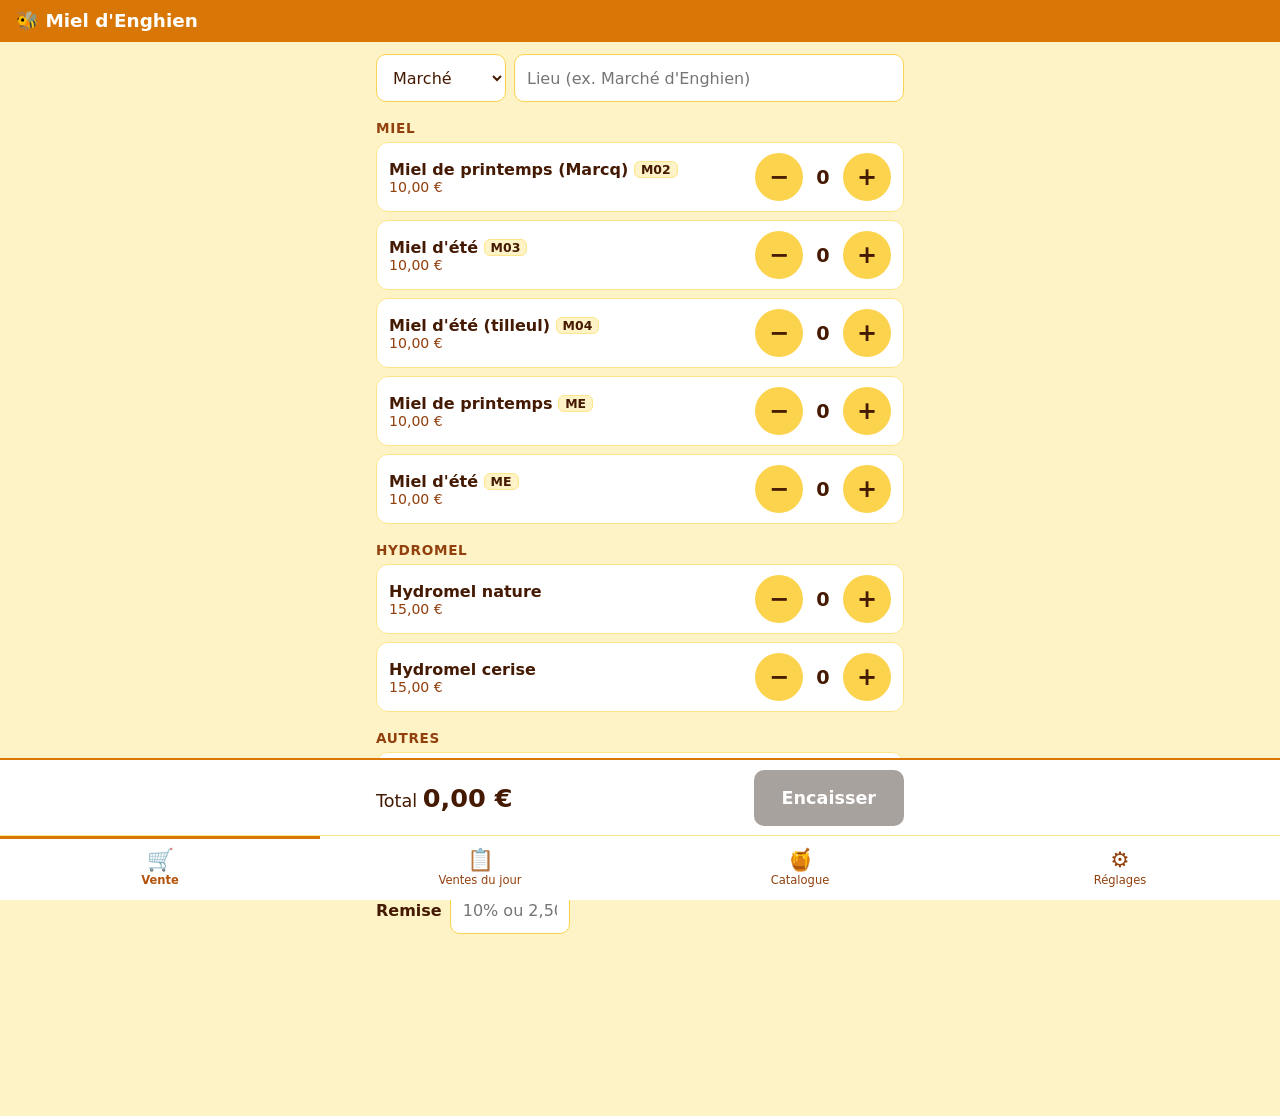
==== index.html @ 1259105f "Lot 1 : PWA de caisse (panier, QR de virement corrigé, liquide, catalogue) - QR EPC069-12 : libellé " ====
<!DOCTYPE html>
<html lang="fr">
<head>
  <meta charset="UTF-8">
  <meta name="viewport" content="width=device-width, initial-scale=1, viewport-fit=cover">
  <meta name="theme-color" content="#d97706">
  <title>Miel d'Enghien</title>
  <link rel="manifest" href="manifest.webmanifest">
  <link rel="icon" href="icons/icon-192.png">
  <link rel="apple-touch-icon" href="icons/icon-192.png">
  <link rel="stylesheet" href="css/app.css">
</head>
<body>
  <header class="entete">
    <h1>🐝 Miel d'Enghien</h1>
  </header>
  <div id="maj" class="maj" hidden>
    Mise à jour disponible <button type="button">Recharger</button>
  </div>

  <main id="vue"><p class="vide">Chargement…</p></main>

  <nav id="onglets" class="onglets">
    <button type="button" data-onglet="vente"><span>🛒</span>Vente</button>
    <button type="button" data-onglet="ventes"><span>📋</span>Ventes du jour</button>
    <button type="button" data-onglet="catalogue"><span>🍯</span>Catalogue</button>
    <button type="button" data-onglet="reglages"><span>⚙️</span>Réglages</button>
  </nav>

  <div id="toast" class="toast" role="status" aria-live="polite"></div>

  <script src="vendor/qrcode.js"></script>
  <script type="module" src="js/app.js"></script>
</body>
</html>
---- css/app.css ----
:root {
  --miel: #d97706;
  --miel-fonce: #b45309;
  --fond: #fef3c7;
  --carte: #ffffff;
  --texte: #451a03;
  --texte-doux: #92400e;
  --bord: #fde68a;
  --vert: #15803d;
  --bleu: #1d4ed8;
  --rouge: #b91c1c;
  --hauteur-onglets: 64px;
}

* { box-sizing: border-box; }

html { -webkit-text-size-adjust: 100%; }

body {
  margin: 0;
  font-family: system-ui, 'Segoe UI', Roboto, sans-serif;
  font-size: 16px;
  background: var(--fond);
  color: var(--texte);
  -webkit-tap-highlight-color: transparent;
  overscroll-behavior-y: contain;
}

button, input, select { font: inherit; color: inherit; }
button { cursor: pointer; touch-action: manipulation; }

.entete {
  position: sticky; top: 0; z-index: 5;
  background: var(--miel); color: #fff;
  padding: calc(10px + env(safe-area-inset-top)) 16px 10px;
}
.entete h1 { margin: 0; font-size: 1.15rem; }

.maj {
  background: var(--texte); color: #fff;
  padding: 10px 16px; display: flex; justify-content: space-between; align-items: center;
}
.maj[hidden] { display: none; }
.maj button { background: #fff; color: var(--texte); border: 0; border-radius: 6px; padding: 8px 12px; font-weight: 600; }

main {
  max-width: 560px; margin: 0 auto;
  padding: 12px 16px calc(var(--hauteur-onglets) + 110px + env(safe-area-inset-bottom));
}

h2 { font-size: 0.85rem; text-transform: uppercase; letter-spacing: 0.05em; color: var(--texte-doux); margin: 18px 0 6px; }

/* ---------- Onglets ---------- */
.onglets {
  position: fixed; left: 0; right: 0; bottom: 0; z-index: 6;
  display: flex; background: var(--carte); border-top: 1px solid var(--bord);
  padding-bottom: env(safe-area-inset-bottom);
}
.onglets button {
  flex: 1; height: var(--hauteur-onglets);
  background: none; border: 0; font-size: 0.72rem; color: var(--texte-doux);
  display: flex; flex-direction: column; align-items: center; justify-content: center; gap: 2px;
}
.onglets button span { font-size: 1.35rem; line-height: 1; }
.onglets button.actif { color: var(--miel-fonce); font-weight: 700; box-shadow: inset 0 3px 0 var(--miel); }
body.en-paiement .onglets { display: none; }
body.en-paiement main { padding-bottom: 24px; }

/* ---------- Lignes ---------- */
.ligne {
  display: flex; align-items: center; gap: 12px;
  background: var(--carte); border: 1px solid var(--bord); border-radius: 12px;
  padding: 10px 12px; margin-bottom: 8px;
}
.ligne.choisie { border-color: var(--miel); box-shadow: inset 4px 0 0 var(--miel); }
.ligne-info { flex: 1; min-width: 0; }
.ligne-nom { font-weight: 600; }
.ligne-prix { font-size: 0.88rem; color: var(--texte-doux); }
.lot { display: inline-block; background: var(--fond); border: 1px solid var(--bord); border-radius: 6px; padding: 0 6px; font-size: 0.78rem; font-weight: 700; vertical-align: 1px; }

.quantite { display: flex; align-items: center; gap: 6px; }
.btn-qte {
  width: 48px; height: 48px; border-radius: 50%; border: 0;
  background: #fcd34d; font-size: 1.5rem; font-weight: 700; line-height: 1;
}
.btn-qte:active { background: var(--miel); color: #fff; }
.qte { min-width: 28px; text-align: center; font-size: 1.2rem; font-weight: 700; font-variant-numeric: tabular-nums; }

.ligne-saisie { display: flex; align-items: center; gap: 8px; margin-bottom: 8px; }
.ligne-saisie label { font-weight: 600; }

input[type="text"], select {
  flex: 1; min-width: 0; height: 48px; padding: 0 12px;
  background: var(--carte); border: 1px solid #fcd34d; border-radius: 10px;
}
input.court { flex: 0 0 120px; }
input:focus, select:focus, button:focus-visible { outline: 3px solid var(--miel); outline-offset: 1px; }

.contexte { display: flex; gap: 8px; margin-bottom: 4px; }
.contexte select { flex: 0 0 130px; }

/* ---------- Boutons ---------- */
.btn-principal, .btn-liquide, .btn-secondaire, .btn-danger {
  min-height: 48px; padding: 0 18px; border: 0; border-radius: 10px; font-weight: 700;
}
.btn-principal { background: var(--vert); color: #fff; }
.btn-principal:disabled { background: #a8a29e; }
.btn-liquide { background: var(--bleu); color: #fff; }
.btn-secondaire { background: var(--carte); border: 1px solid #fcd34d; }
.btn-danger { background: none; color: var(--rouge); border: 1px solid var(--rouge); width: 100%; margin-top: 20px; }
.btn-discret { background: none; border: 0; min-height: 48px; padding: 0 10px; color: var(--miel-fonce); font-weight: 600; text-decoration: underline; }
.large { display: block; width: 100%; min-height: 56px; margin: 10px 0; font-size: 1.1rem; }
.barre { display: flex; gap: 8px; flex-wrap: wrap; margin: 10px 0; }
.barre > * { flex: 1; }

/* ---------- Pied de l'écran de vente ---------- */
.pied {
  position: fixed; left: 0; right: 0; z-index: 4;
  bottom: calc(var(--hauteur-onglets) + env(safe-area-inset-bottom));
  background: var(--carte); border-top: 2px solid var(--miel);
  padding: 10px 16px;
}
.pied-ligne { display: flex; align-items: center; justify-content: space-between; gap: 12px; max-width: 528px; margin: 0 auto; }
.pied-detail { max-width: 528px; margin: 0 auto 4px; font-size: 0.85rem; color: var(--texte-doux); }
.total { font-size: 1.1rem; }
.total strong { font-size: 1.6rem; font-variant-numeric: tabular-nums; }
.pied .btn-principal { min-height: 56px; padding: 0 28px; font-size: 1.1rem; }

/* ---------- Paiement ---------- */
.paiement-entete { display: flex; justify-content: space-between; align-items: center; }
.numero { font-size: 0.9rem; color: var(--texte-doux); }
.montant-geant { font-size: 3rem; font-weight: 800; text-align: center; margin: 8px 0 12px; font-variant-numeric: tabular-nums; }
.centre { text-align: center; }
.qr-cadre { background: #fff; border-radius: 12px; padding: 4px; margin: 0 auto; width: min(100%, 340px); }
.qr-cadre canvas { display: block; width: 100%; height: auto; image-rendering: pixelated; }
.rendu { text-align: center; font-size: 1.6rem; font-weight: 800; min-height: 2.2rem; margin: 8px 0; }
.paiement > .btn-discret { display: block; margin: 0 auto; }

.planb { background: var(--carte); border: 1px solid var(--bord); border-radius: 12px; padding: 4px 12px; margin: 8px 0; }
.planb-champ { display: flex; justify-content: space-between; align-items: center; gap: 10px; padding: 10px 0; border-bottom: 1px solid var(--fond); }
.planb-champ:last-child { border-bottom: 0; }
.planb-titre { font-size: 0.78rem; text-transform: uppercase; color: var(--texte-doux); }
.planb-valeur { font-size: 1.3rem; font-weight: 700; word-break: break-word; }

.recap { background: var(--carte); border: 1px solid var(--bord); border-radius: 12px; padding: 0 12px; margin: 8px 0; }
.recap summary { min-height: 48px; display: flex; align-items: center; justify-content: space-between; gap: 8px; cursor: pointer; }
.recap-ligne { display: flex; justify-content: space-between; gap: 12px; padding: 8px 0; border-top: 1px solid var(--fond); }
.recap .ligne { border: 0; padding: 8px 0; margin: 0; border-top: 1px solid var(--fond); border-radius: 0; }

/* ---------- Divers ---------- */
.tuiles { display: grid; grid-template-columns: 1fr 1fr; gap: 8px; }
.tuile { background: var(--carte); border: 1px solid var(--bord); border-radius: 12px; padding: 12px; text-align: center; font-size: 0.85rem; color: var(--texte-doux); }
.tuile-valeur { font-size: 1.4rem; font-weight: 800; color: var(--texte); }

.formulaire label { display: block; font-weight: 600; margin: 12px 0 0; }
.formulaire label input[type="text"], .formulaire label select { display: block; width: 100%; margin-top: 4px; font-weight: 400; }
.formulaire label.case { display: flex; align-items: center; gap: 10px; min-height: 48px; }
.formulaire input[type="checkbox"] { width: 24px; height: 24px; accent-color: var(--miel); }

.interrupteur { position: relative; flex: 0 0 52px; height: 32px; }
.interrupteur input { position: absolute; inset: 0; width: 100%; height: 100%; opacity: 0; margin: 0; cursor: pointer; }
.interrupteur span { position: absolute; inset: 0; background: #d6d3d1; border-radius: 16px; transition: background 0.15s; pointer-events: none; }
.interrupteur span::after { content: ''; position: absolute; top: 3px; left: 3px; width: 26px; height: 26px; background: #fff; border-radius: 50%; transition: transform 0.15s; }
.interrupteur input:checked + span { background: var(--vert); }
.interrupteur input:checked + span::after { transform: translateX(20px); }
.interrupteur input:focus-visible + span { outline: 3px solid var(--miel); outline-offset: 2px; }

.aide { font-size: 0.88rem; color: var(--texte-doux); }
.vide { text-align: center; color: var(--texte-doux); padding: 24px 0; }
.alerte { background: #fee2e2; color: var(--rouge); border-radius: 10px; padding: 12px; font-weight: 600; }

.toast {
  position: fixed; left: 16px; right: 16px; z-index: 10;
  bottom: calc(var(--hauteur-onglets) + 96px + env(safe-area-inset-bottom));
  max-width: 528px; margin: 0 auto; padding: 14px 16px; border-radius: 12px;
  background: var(--vert); color: #fff; font-weight: 600; text-align: center;
  opacity: 0; transform: translateY(12px); pointer-events: none; transition: opacity 0.2s, transform 0.2s;
}
.toast.visible { opacity: 1; transform: none; }
.toast.erreur { background: var(--rouge); }

@media (prefers-reduced-motion: reduce) { * { transition: none !important; } }
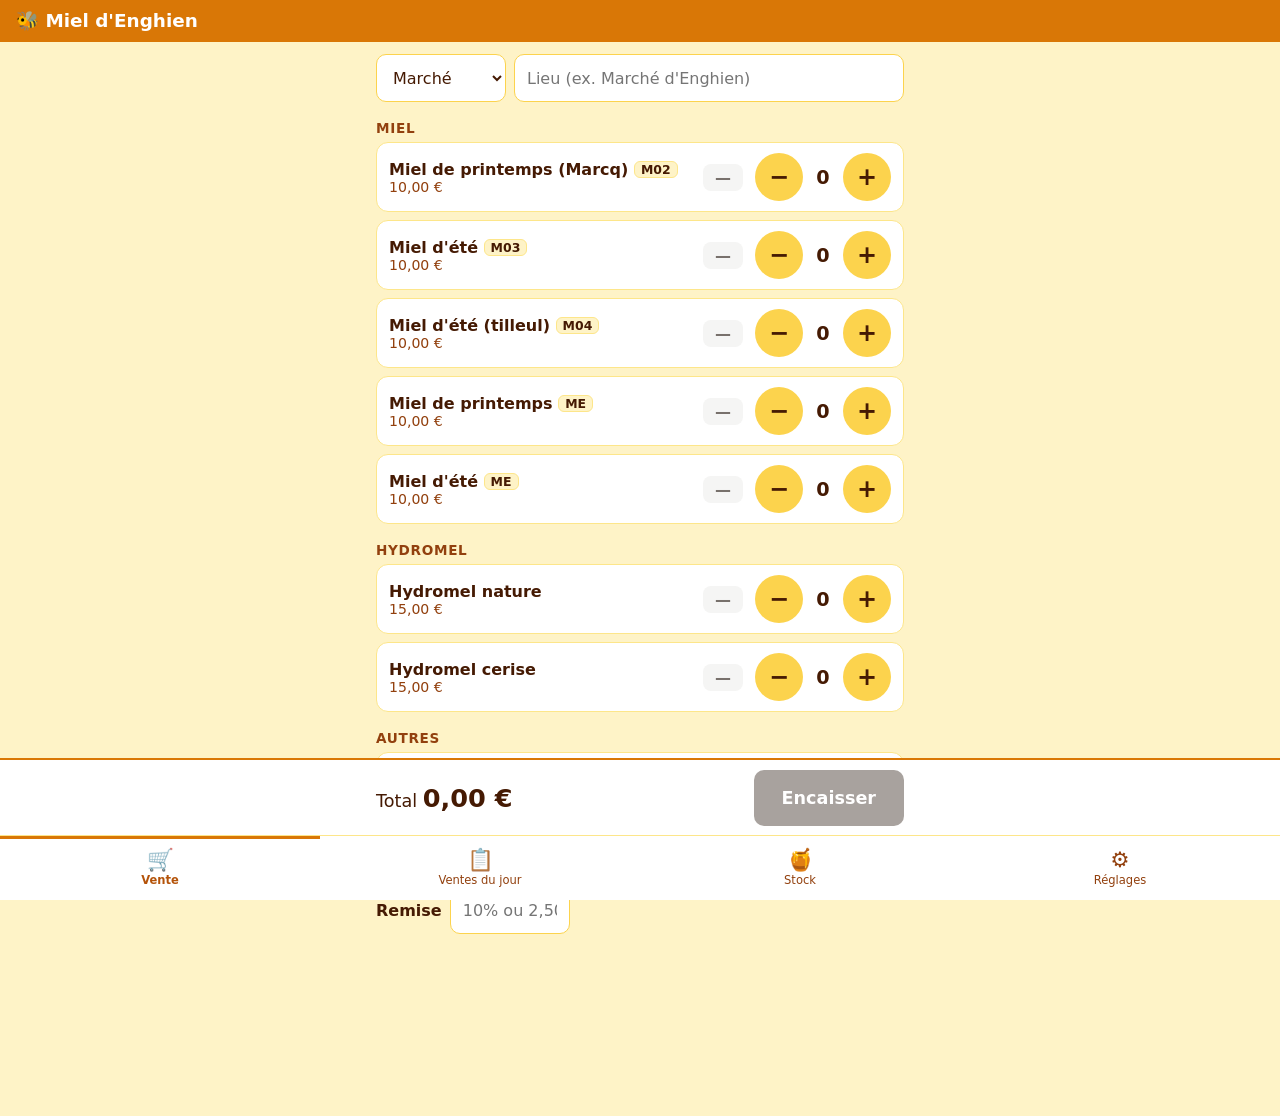
==== commit 958d13d3: "Lot 3 : stock par lot, inventaire et pots vides (v1.2.0) - Stock calculé depuis le journal de mouvem" ====
--- a/index.html
+++ b/index.html
@@ -13,6 +13,7 @@
 <body>
   <header class="entete">
     <h1>🐝 Miel d'Enghien</h1>
+    <button type="button" id="pastille" class="pastille" hidden aria-label="État de la synchronisation"></button>
   </header>
   <div id="maj" class="maj" hidden>
     Mise à jour disponible <button type="button">Recharger</button>
@@ -23,7 +24,7 @@
   <nav id="onglets" class="onglets">
     <button type="button" data-onglet="vente"><span>🛒</span>Vente</button>
     <button type="button" data-onglet="ventes"><span>📋</span>Ventes du jour</button>
-    <button type="button" data-onglet="catalogue"><span>🍯</span>Catalogue</button>
+    <button type="button" data-onglet="stock"><span>🍯</span>Stock</button>
     <button type="button" data-onglet="reglages"><span>⚙️</span>Réglages</button>
   </nav>
 
--- a/css/app.css
+++ b/css/app.css
@@ -34,7 +34,15 @@
   background: var(--miel); color: #fff;
   padding: calc(10px + env(safe-area-inset-top)) 16px 10px;
 }
+.entete { display: flex; align-items: center; justify-content: space-between; gap: 12px; }
 .entete h1 { margin: 0; font-size: 1.15rem; }
+.pastille {
+  min-width: 44px; min-height: 32px; padding: 0 10px; border: 0; border-radius: 16px;
+  background: rgba(255, 255, 255, 0.25); color: #fff; font-weight: 700; font-size: 0.95rem;
+}
+.pastille[hidden] { display: none; }
+.pastille.erreur { background: #fff; color: var(--rouge); }
+.sync-etat { background: var(--carte); border: 1px solid var(--bord); border-radius: 10px; padding: 10px 12px; }
 
 .maj {
   background: var(--texte); color: #fff;
@@ -78,6 +86,15 @@
 .ligne-prix { font-size: 0.88rem; color: var(--texte-doux); }
 .lot { display: inline-block; background: var(--fond); border: 1px solid var(--bord); border-radius: 6px; padding: 0 6px; font-size: 0.78rem; font-weight: 700; vertical-align: 1px; }
 
+.stock {
+  flex: 0 0 auto; min-width: 40px; padding: 4px 8px; border-radius: 8px; text-align: center;
+  font-weight: 800; font-variant-numeric: tabular-nums; background: #dcfce7; color: #166534;
+}
+.stock.bas { background: #ffedd5; color: #9a3412; }
+.stock.rupture { background: #fee2e2; color: var(--rouge); }
+.stock.inconnu { background: #f5f5f4; color: #78716c; }
+button.lien { background: none; border: 0; padding: 0; text-align: left; min-height: 48px; }
+
 .quantite { display: flex; align-items: center; gap: 6px; }
 .btn-qte {
   width: 48px; height: 48px; border-radius: 50%; border: 0;
@@ -108,6 +125,7 @@
 .btn-liquide { background: var(--bleu); color: #fff; }
 .btn-secondaire { background: var(--carte); border: 1px solid #fcd34d; }
 .btn-danger { background: none; color: var(--rouge); border: 1px solid var(--rouge); width: 100%; margin-top: 20px; }
+.btn-danger:disabled { color: #a8a29e; border-color: #a8a29e; }
 .btn-discret { background: none; border: 0; min-height: 48px; padding: 0 10px; color: var(--miel-fonce); font-weight: 600; text-decoration: underline; }
 .large { display: block; width: 100%; min-height: 56px; margin: 10px 0; font-size: 1.1rem; }
 .barre { display: flex; gap: 8px; flex-wrap: wrap; margin: 10px 0; }
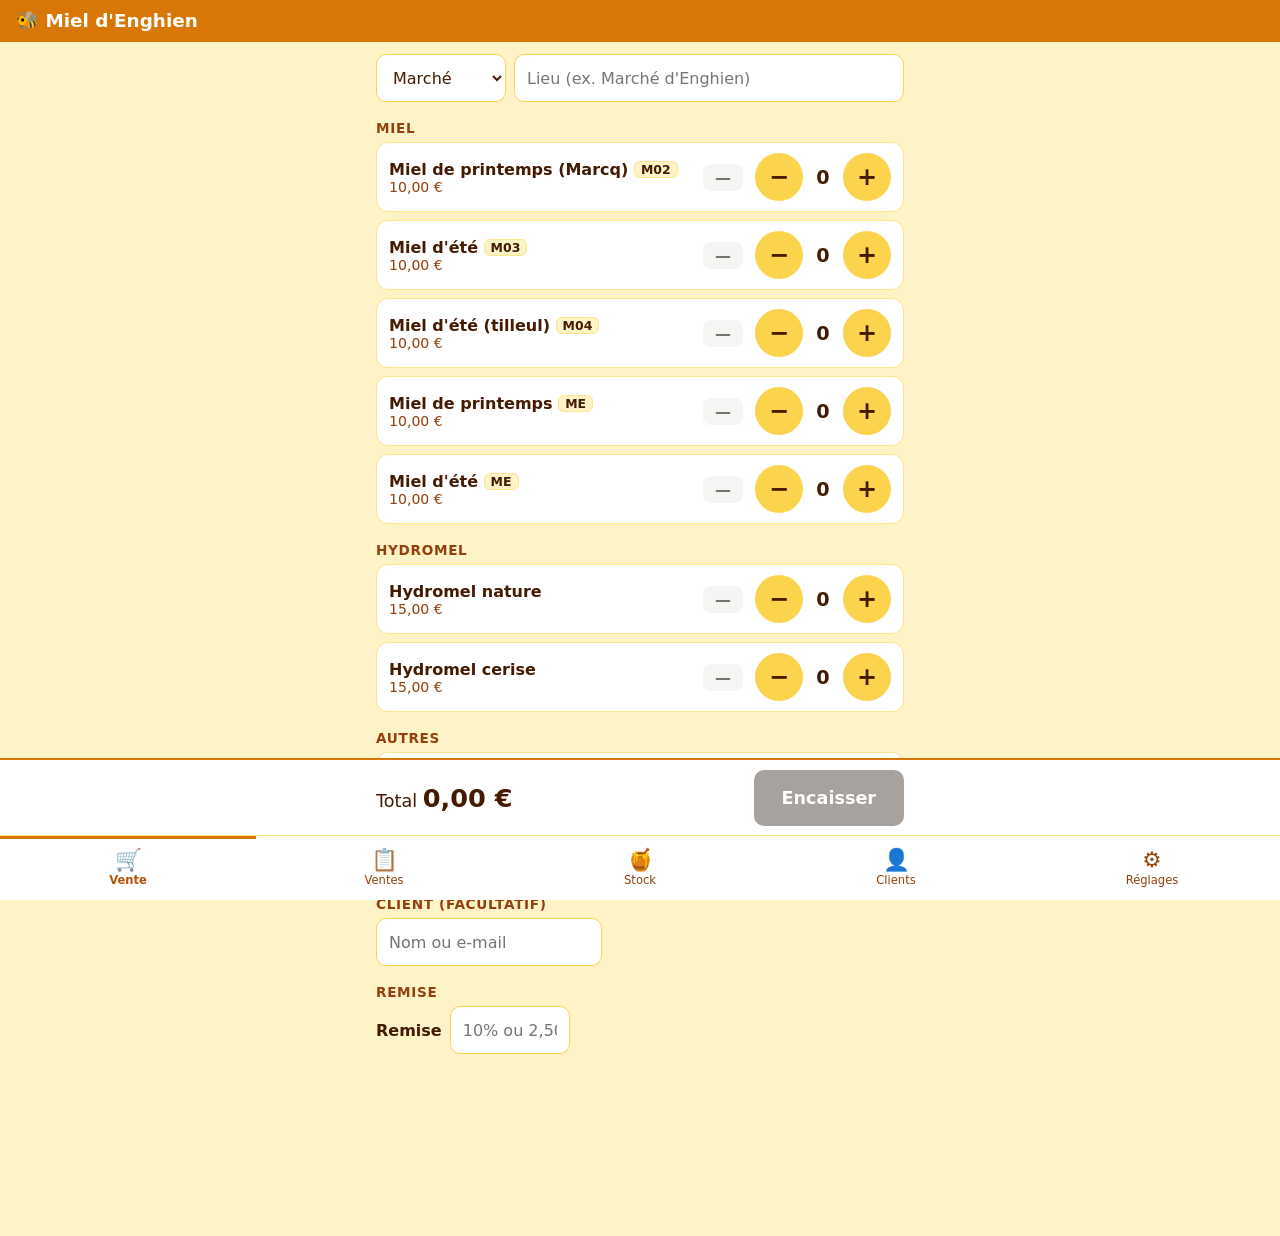
==== commit 90208e8e: "Lot 4 : clients et ticket de caisse par e-mail (v1.3.0) - Client facultatif sur la vente : recherche" ====
--- a/index.html
+++ b/index.html
@@ -23,8 +23,9 @@
 
   <nav id="onglets" class="onglets">
     <button type="button" data-onglet="vente"><span>🛒</span>Vente</button>
-    <button type="button" data-onglet="ventes"><span>📋</span>Ventes du jour</button>
+    <button type="button" data-onglet="ventes"><span>📋</span>Ventes</button>
     <button type="button" data-onglet="stock"><span>🍯</span>Stock</button>
+    <button type="button" data-onglet="clients"><span>👤</span>Clients</button>
     <button type="button" data-onglet="reglages"><span>⚙️</span>Réglages</button>
   </nav>
 
--- a/css/app.css
+++ b/css/app.css
@@ -65,7 +65,7 @@
   padding-bottom: env(safe-area-inset-bottom);
 }
 .onglets button {
-  flex: 1; height: var(--hauteur-onglets);
+  flex: 1; min-width: 0; padding: 0 2px; height: var(--hauteur-onglets);
   background: none; border: 0; font-size: 0.72rem; color: var(--texte-doux);
   display: flex; flex-direction: column; align-items: center; justify-content: center; gap: 2px;
 }
@@ -111,7 +111,21 @@
   background: var(--carte); border: 1px solid #fcd34d; border-radius: 10px;
 }
 input.court { flex: 0 0 120px; }
-input:focus, select:focus, button:focus-visible { outline: 3px solid var(--miel); outline-offset: 1px; }
+textarea {
+  display: block; width: 100%; margin-top: 4px; padding: 10px 12px; font: inherit; font-weight: 400; color: inherit;
+  background: var(--carte); border: 1px solid #fcd34d; border-radius: 10px; resize: vertical;
+}
+.resultat {
+  display: flex; flex-direction: column; align-items: flex-start; gap: 2px; width: 100%; min-height: 48px;
+  margin-top: 6px; padding: 8px 12px; text-align: left;
+  background: var(--carte); border: 1px solid var(--bord); border-radius: 10px;
+}
+.resultat span { font-size: 0.85rem; color: var(--texte-doux); }
+.resultat.creer { border-style: dashed; color: var(--miel-fonce); font-weight: 600; }
+button.lien-ligne { width: 100%; text-align: left; }
+.encadre { background: var(--carte); border: 1px solid var(--bord); border-radius: 12px; padding: 4px 12px 12px; }
+.case .aide { font-weight: 400; }
+textarea:focus, input:focus, select:focus, button:focus-visible { outline: 3px solid var(--miel); outline-offset: 1px; }
 
 .contexte { display: flex; gap: 8px; margin-bottom: 4px; }
 .contexte select { flex: 0 0 130px; }
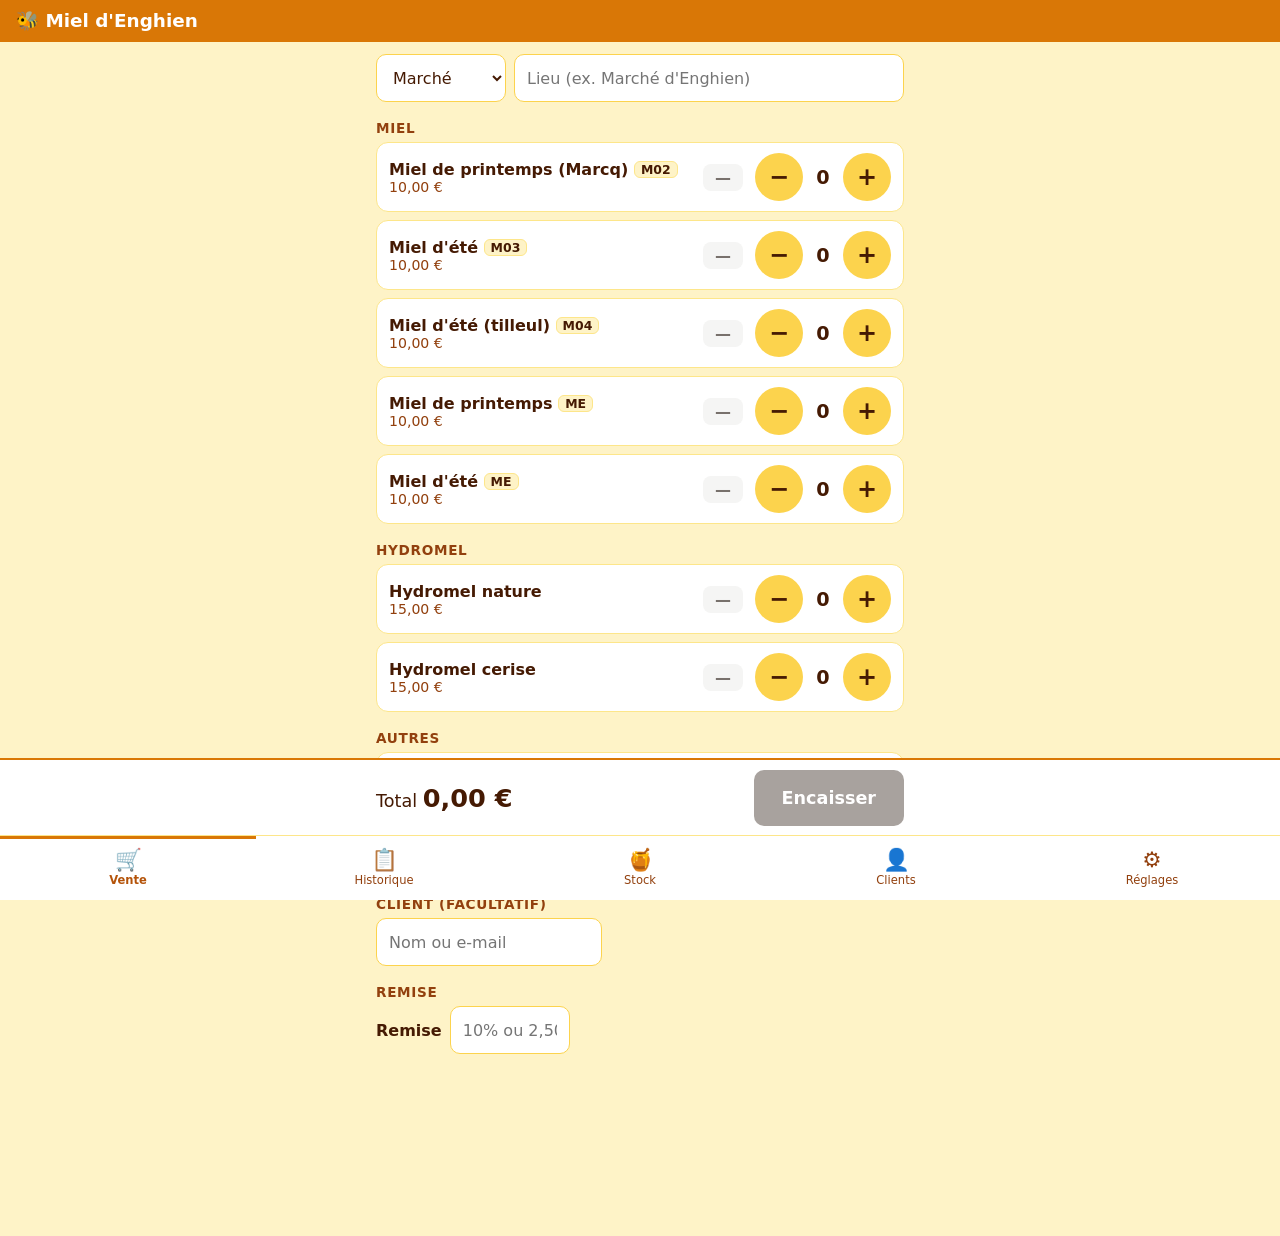
==== commit 2856cb87: "Lot 5 : historique, annulation, journal Smart, magasins, néerlandais (v1.4.0) - Onglet Historique : " ====
--- a/index.html
+++ b/index.html
@@ -23,7 +23,7 @@
 
   <nav id="onglets" class="onglets">
     <button type="button" data-onglet="vente"><span>🛒</span>Vente</button>
-    <button type="button" data-onglet="ventes"><span>📋</span>Ventes</button>
+    <button type="button" data-onglet="historique"><span>📋</span>Historique</button>
     <button type="button" data-onglet="stock"><span>🍯</span>Stock</button>
     <button type="button" data-onglet="clients"><span>👤</span>Clients</button>
     <button type="button" data-onglet="reglages"><span>⚙️</span>Réglages</button>
--- a/css/app.css
+++ b/css/app.css
@@ -180,6 +180,15 @@
 .recap .ligne { border: 0; padding: 8px 0; margin: 0; border-top: 1px solid var(--fond); border-radius: 0; }
 
 /* ---------- Divers ---------- */
+.paiement-entete .langue { min-height: 40px; padding: 0 12px; }
+.recap.annulee summary { text-decoration: line-through; color: #78716c; }
+.recap .barre, .recap .ligne-saisie, .recap .btn-danger { margin-bottom: 10px; }
+.groupe { background: var(--carte); border: 1px solid var(--bord); border-radius: 12px; padding: 4px 12px 8px; margin-bottom: 8px; }
+.groupe .case { display: flex; align-items: center; gap: 10px; min-height: 48px; }
+.groupe .case input { width: 24px; height: 24px; accent-color: var(--miel); }
+.groupe-titre { flex: 1; font-weight: 600; }
+.groupe details summary { min-height: 40px; display: flex; align-items: center; color: var(--miel-fonce); cursor: pointer; }
+
 .tuiles { display: grid; grid-template-columns: 1fr 1fr; gap: 8px; }
 .tuile { background: var(--carte); border: 1px solid var(--bord); border-radius: 12px; padding: 12px; text-align: center; font-size: 0.85rem; color: var(--texte-doux); }
 .tuile-valeur { font-size: 1.4rem; font-weight: 800; color: var(--texte); }
